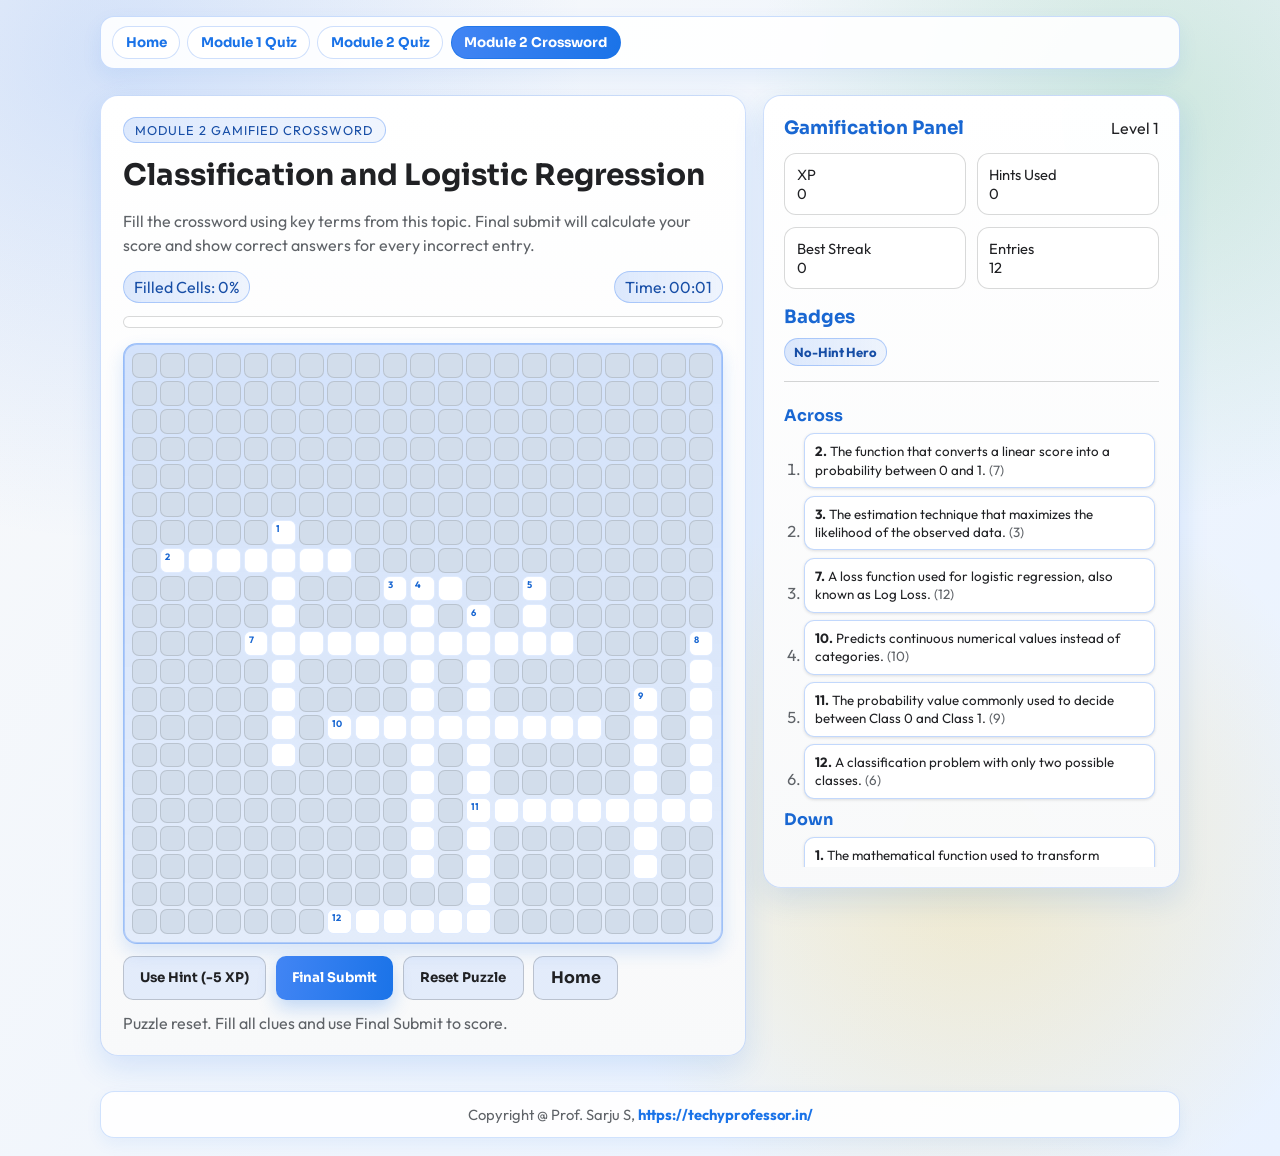
==== crossword-module2.html @ 23d650af "puzzle added" ====
<!doctype html>
<html lang="en">
  <head>
    <meta charset="UTF-8" />
    <meta name="viewport" content="width=device-width, initial-scale=1.0" />
    <title>Module 2 Crossword Challenge</title>
    <link rel="preconnect" href="https://fonts.googleapis.com" />
    <link rel="preconnect" href="https://fonts.gstatic.com" crossorigin />
    <link
      href="https://fonts.googleapis.com/css2?family=Outfit:wght@400;600;700;800&family=Sora:wght@500;700&display=swap"
      rel="stylesheet"
    />
    <link rel="stylesheet" href="style.css" />
  </head>
  <body>
    <header class="site-nav" aria-label="Primary">
      <button class="nav-toggle" type="button" aria-expanded="false" aria-controls="primaryNav">Menu</button>
      <nav id="primaryNav" class="nav-links">
        <a class="nav-link" href="index.html">Home</a>
        <a class="nav-link" href="quiz.html">Module 1 Quiz</a>
        <a class="nav-link" href="quiz-module2.html">Module 2 Quiz</a>
        <a class="nav-link" href="crossword-module2.html" aria-current="page">Module 2 Crossword</a>
      </nav>
    </header>

    <main class="quiz-shell crossword-shell">
      <section class="quiz-card crossword-card">
        <p class="tag">Module 2 Gamified Crossword</p>
        <h1>Classification and Logistic Regression</h1>
        <p class="home-copy">
          Fill the crossword using key terms from this topic. Final submit will calculate your score and show correct
          answers for every incorrect entry.
        </p>

        <div class="quiz-topbar">
          <p id="filledText" class="status-text">Filled Cells: 0%</p>
          <p id="timerText" class="status-text">Time: 00:00</p>
        </div>

        <div class="progress-track crossword-progress" role="progressbar" aria-label="Crossword completion" aria-valuemin="0" aria-valuemax="100" aria-valuenow="0">
          <div id="filledBar" class="progress-fill"></div>
        </div>

        <div id="crosswordGrid" class="crossword-grid" role="grid" aria-label="Crossword puzzle grid"></div>

        <div class="form-actions crossword-actions">
          <button id="hintBtn" class="btn reset-btn" type="button">Use Hint (-5 XP)</button>
          <button id="submitBtn" class="btn submit-btn" type="button">Final Submit</button>
          <button id="resetBtn" class="btn reset-btn" type="button">Reset Puzzle</button>
          <a class="btn home-btn" href="index.html">Home</a>
        </div>

        <p id="feedbackText" class="status-text" aria-live="polite">Tip: click a clue to jump to its first cell.</p>
      </section>

      <section class="results-card crossword-sidecard">
        <div class="results-head">
          <h2>Gamification Panel</h2>
          <p id="levelText">Level 1</p>
        </div>

        <div class="gamification-grid">
          <article>
            <p class="bar-label">XP</p>
            <p id="xpText" class="bar-value">0</p>
          </article>
          <article>
            <p class="bar-label">Hints Used</p>
            <p id="hintsText" class="bar-value">0</p>
          </article>
          <article>
            <p class="bar-label">Best Streak</p>
            <p id="bestStreakText" class="bar-value">0</p>
          </article>
          <article>
            <p class="bar-label">Entries</p>
            <p id="entryCountText" class="bar-value">0</p>
          </article>
        </div>

        <h2 class="badge-title">Badges</h2>
        <div id="badgesWrap" class="badge-wrap">
          <p class="status-text">No badges yet. Solve the puzzle to unlock them.</p>
        </div>

        <section class="crossword-clues">
          <h2>Across</h2>
          <ol id="acrossClues" class="clue-list"></ol>
          <h2>Down</h2>
          <ol id="downClues" class="clue-list"></ol>
        </section>

        <div id="resultBox" class="final-result" hidden>
          <h2>Crossword Result</h2>
          <p id="scoreLine" class="result-message"></p>
          <p id="summaryLine" class="status-text"></p>
          <h2 class="badge-title">Answer Review</h2>
          <div id="answerReview" class="submission-review"></div>
        </div>
      </section>
    </main>

    <footer class="site-footer">
      <p>
        Copyright @ Prof. Sarju S,
        <a href="https://techyprofessor.in/" target="_blank" rel="noopener noreferrer">https://techyprofessor.in/</a>
      </p>
    </footer>

    <script src="nav-menu.js"></script>
    <script src="crossword-module2.js"></script>
  </body>
</html>
---- style.css ----
:root {
  --bg-1: #f8f9fa;
  --bg-2: #eef3f8;
  --panel: rgba(255, 255, 255, 0.94);
  --panel-border: rgba(60, 64, 67, 0.16);
  --panel-soft: rgba(248, 249, 250, 0.9);
  --text: #202124;
  --muted: #5f6368;
  --yes: #34a853;
  --maybe: #fbbc05;
  --button: #4285f4;
  --button-hover: #1a73e8;
  --focus: #1a73e8;
}

* {
  box-sizing: border-box;
}

.site-nav {
  width: min(1080px, 92vw);
  margin: 1rem auto 0.55rem;
  padding: 0.55rem 0.7rem;
  border: 1px solid rgba(66, 133, 244, 0.28);
  border-radius: 14px;
  background: rgba(255, 255, 255, 0.9);
  box-shadow: 0 8px 20px rgba(26, 115, 232, 0.08);
}

.nav-toggle {
  display: none;
  border: 1px solid rgba(66, 133, 244, 0.36);
  border-radius: 10px;
  background: #ffffff;
  color: #1a73e8;
  font-family: "Sora", sans-serif;
  font-size: 0.85rem;
  font-weight: 700;
  padding: 0.45rem 0.78rem;
  cursor: pointer;
}

.nav-toggle:focus-visible {
  outline: 2px solid #1a73e8;
  outline-offset: 2px;
}

.nav-links {
  display: flex;
  gap: 0.45rem;
  flex-wrap: wrap;
}

.nav-link {
  text-decoration: none;
  padding: 0.45rem 0.78rem;
  border-radius: 999px;
  border: 1px solid rgba(66, 133, 244, 0.26);
  background: #ffffff;
  color: #1a73e8;
  font-family: "Sora", sans-serif;
  font-size: 0.84rem;
  font-weight: 700;
  transition: background-color 160ms ease, border-color 160ms ease, transform 160ms ease;
}

.nav-link:hover {
  background: rgba(66, 133, 244, 0.12);
  border-color: rgba(26, 115, 232, 0.48);
  transform: translateY(-1px);
}

.nav-link[aria-current="page"] {
  color: #ffffff;
  background: linear-gradient(100deg, #4285f4, #1a73e8);
  border-color: rgba(26, 115, 232, 0.72);
}

@media (max-width: 760px) {
  .site-nav {
    padding: 0.58rem;
  }

  .nav-toggle {
    display: inline-flex;
    align-items: center;
    justify-content: center;
    width: 100%;
    margin-bottom: 0.48rem;
  }

  .nav-links {
    display: grid;
    grid-template-columns: 1fr;
    gap: 0.35rem;
    max-height: 0;
    opacity: 0;
    overflow: hidden;
    transition: max-height 240ms ease, opacity 200ms ease;
    pointer-events: none;
  }

  .site-nav.is-open .nav-links {
    max-height: 320px;
    opacity: 1;
    pointer-events: auto;
  }

  .nav-link {
    width: 100%;
    text-align: center;
  }
}

.site-footer {
  width: min(1080px, 92vw);
  margin: 0.85rem auto 1.15rem;
  padding: 0.8rem 1rem;
  border: 1px solid rgba(66, 133, 244, 0.24);
  border-radius: 14px;
  background: rgba(255, 255, 255, 0.9);
  box-shadow: 0 6px 16px rgba(26, 115, 232, 0.07);
}

.site-footer p {
  margin: 0;
  color: #5f6368;
  text-align: center;
  font-size: 0.92rem;
}

.site-footer a {
  color: #1a73e8;
  font-weight: 700;
  text-decoration: none;
}

.site-footer a:hover {
  text-decoration: underline;
}

body {
  margin: 0;
  min-height: 100vh;
  font-family: "Outfit", sans-serif;
  color: var(--text);
  background: radial-gradient(circle at 8% 5%, rgba(66, 133, 244, 0.16) 0%, transparent 30%),
    radial-gradient(circle at 90% 10%, rgba(52, 168, 83, 0.14) 0%, transparent 26%),
    radial-gradient(circle at 76% 74%, rgba(251, 188, 5, 0.14) 0%, transparent 30%),
    linear-gradient(125deg, var(--bg-1), var(--bg-2));
  background-attachment: fixed;
}

/* Google Search-inspired theme override */
.poll-card,
.results-card,
.quiz-card,
.home-card {
  background: var(--panel);
  border-color: var(--panel-border);
  box-shadow: 0 10px 28px rgba(60, 64, 67, 0.16);
}

.tag,
.quiz-topbar .status-text,
.room-chip,
.badge-pill {
  color: #1a73e8;
  border-color: rgba(26, 115, 232, 0.24);
  background: rgba(66, 133, 244, 0.08);
}

.home-copy,
.status-text,
.review-topic,
.submission-time,
#totalCount,
.clue-item,
.clue-btn span {
  color: var(--muted);
}

.topic-card,
.quick-stats article,
.gamification-grid article,
.result-grid article,
.question-card,
.review-item,
.submission-item,
.bar-track,
.progress-track,
.clue-btn,
.cw-cell,
.student-input,
.option,
.quiz-option {
  border-color: rgba(60, 64, 67, 0.2);
  background: rgba(255, 255, 255, 0.9);
}

.review-title,
.review-line,
.submission-title,
.submission-answer,
.bar-label,
.bar-value,
.student-field,
.option span,
.clue-btn,
.cw-input {
  color: var(--text);
}

.submit-btn {
  background: var(--button);
  color: #ffffff;
}

.submit-btn:hover {
  background: var(--button-hover);
}

.reset-btn,
.home-btn {
  background: rgba(60, 64, 67, 0.1);
  color: var(--text);
}

.progress-fill {
  background: linear-gradient(90deg, #4285f4 0%, #ea4335 35%, #fbbc05 68%, #34a853 100%);
}

.yes-bar {
  background: linear-gradient(90deg, #1e8e3e, #34a853);
}

.maybe-bar {
  background: linear-gradient(90deg, #f29900, #fbbc05);
}

.result-message {
  color: #1a73e8;
}

.crossword-card,
.crossword-sidecard {
  background: linear-gradient(180deg, rgba(255, 255, 255, 0.97), rgba(248, 249, 250, 0.97));
  border-color: rgba(60, 64, 67, 0.2);
}

.crossword-grid {
  background: rgba(66, 133, 244, 0.09);
  border-color: rgba(66, 133, 244, 0.25);
  box-shadow: inset 0 0 0 1px rgba(66, 133, 244, 0.2);
}

.crossword-grid:empty::before {
  color: #5f6368;
}

.cw-cell.blocked {
  background: #dfe3e8;
}

.cw-input {
  background: rgba(255, 255, 255, 0.96);
}

.cw-number {
  color: #1a73e8;
}

.cw-input:focus {
  outline-color: #1a73e8;
  background: rgba(66, 133, 244, 0.14);
}

.cw-input.is-active {
  background: rgba(66, 133, 244, 0.12);
}

.cw-input.hinted,
.cw-cell.entry-fixed {
  background: rgba(251, 188, 5, 0.18);
}

.cw-input.is-wrong,
.quiz-option.is-wrong {
  border-color: rgba(234, 67, 53, 0.55);
  background: rgba(234, 67, 53, 0.12);
}

.quiz-option.is-correct,
.review-correct {
  border-color: rgba(52, 168, 83, 0.55);
  background: rgba(52, 168, 83, 0.12);
}

.review-incorrect {
  border-color: rgba(234, 67, 53, 0.5);
}

.review-skipped {
  border-color: rgba(251, 188, 5, 0.58);
}

.crossword-clues,
.final-result {
  border-top-color: rgba(60, 64, 67, 0.2);
}

.clue-btn:hover {
  border-color: rgba(26, 115, 232, 0.45);
  background: rgba(66, 133, 244, 0.1);
}

.clue-btn.is-active {
  border-color: rgba(52, 168, 83, 0.65);
  background: rgba(52, 168, 83, 0.14);
}

h1,
h2,
p {
  margin: 0;
}

.home-shell {
  min-height: 100vh;
  display: grid;
  place-items: center;
  padding: 1rem;
}

.home-card {
  width: min(640px, 94vw);
  background: var(--panel);
  border: 1px solid var(--panel-border);
  border-radius: 18px;
  padding: 1.35rem;
  backdrop-filter: blur(6px);
  box-shadow: 0 18px 40px rgba(0, 0, 0, 0.28);
  animation: fadeIn 260ms ease both;
}

.home-copy {
  margin-top: 0.9rem;
  color: var(--muted);
  line-height: 1.5;
}

.module-topics {
  margin-top: 1rem;
  display: grid;
  gap: 0.7rem;
}

.topic-card {
  border: 1px solid rgba(214, 239, 255, 0.2);
  background: rgba(255, 255, 255, 0.04);
  border-radius: 12px;
  padding: 0.75rem;
}

.topic-card h2 {
  font-size: 1rem;
}

.topic-card ul {
  margin: 0.55rem 0 0;
  padding-left: 1.1rem;
  color: var(--muted);
}

.topic-card li {
  margin: 0.28rem 0;
}

.home-actions {
  margin-top: 1rem;
  display: flex;
  gap: 0.65rem;
  flex-wrap: wrap;
}

.home-actions .tag {
  width: 100%;
  margin: 0 0 0.2rem;
  text-align: left;
}

.home-link {
  display: inline-block;
  text-decoration: none;
  color: #ffffff;
  background: var(--button);
  font-family: "Sora", sans-serif;
  font-weight: 700;
  border-radius: 10px;
  padding: 0.6rem 1rem;
}

.home-link:hover {
  background: var(--button-hover);
}

.poll-shell {
  width: min(980px, 92vw);
  margin: 2rem auto;
  display: grid;
  gap: 1rem;
}

.quiz-shell {
  width: min(1080px, 92vw);
  margin: 1.6rem auto 2.2rem;
  display: grid;
  gap: 1rem;
  grid-template-columns: 1.4fr 1fr;
  align-items: start;
}

.poll-card,
.results-card {
  background: var(--panel);
  border: 1px solid var(--panel-border);
  border-radius: 18px;
  padding: 1.25rem;
  backdrop-filter: blur(6px);
  box-shadow: 0 18px 40px rgba(0, 0, 0, 0.28);
}

.menti-card {
  border: 1px solid rgba(167, 223, 255, 0.3);
}

.menti-head {
  display: flex;
  justify-content: space-between;
  gap: 0.9rem;
  align-items: flex-start;
  flex-wrap: wrap;
}

.room-chip {
  font-family: "Sora", sans-serif;
  font-weight: 700;
  font-size: 0.84rem;
  letter-spacing: 0.05em;
  border-radius: 999px;
  padding: 0.45rem 0.72rem;
  color: #e9f7ff;
  background: rgba(17, 182, 255, 0.2);
  border: 1px solid rgba(167, 223, 255, 0.4);
}

.quick-stats {
  margin-top: 0.95rem;
  display: grid;
  grid-template-columns: repeat(3, minmax(0, 1fr));
  gap: 0.6rem;
}

.quick-stats article {
  border: 1px solid rgba(214, 239, 255, 0.22);
  background: rgba(255, 255, 255, 0.05);
  border-radius: 12px;
  padding: 0.7rem;
}

.quiz-card {
  background: var(--panel);
  border: 1px solid var(--panel-border);
  border-radius: 18px;
  padding: 1.35rem;
  backdrop-filter: blur(6px);
  box-shadow: 0 18px 40px rgba(0, 0, 0, 0.28);
}

.quiz-topbar {
  margin-top: 0.9rem;
  display: flex;
  justify-content: space-between;
  gap: 0.75rem;
  flex-wrap: wrap;
}

.quiz-topbar .status-text {
  margin-top: 0;
  padding: 0.32rem 0.62rem;
  border: 1px solid rgba(214, 239, 255, 0.2);
  border-radius: 999px;
  background: rgba(255, 255, 255, 0.05);
  color: #d9efff;
}

.progress-track {
  margin-top: 0.4rem;
  width: 100%;
  height: 12px;
  border-radius: 999px;
  background: rgba(255, 255, 255, 0.08);
  border: 1px solid rgba(201, 230, 251, 0.25);
  overflow: hidden;
}

.progress-fill {
  height: 100%;
  width: 0%;
  background: linear-gradient(90deg, #11b6ff, #2ee59d);
  transition: width 260ms ease;
}

.question-card {
  margin-top: 1rem;
  border: 1px solid rgba(214, 239, 255, 0.24);
  background: rgba(255, 255, 255, 0.04);
  border-radius: 14px;
  padding: 0.9rem;
}

.quiz-options {
  margin-top: 0.8rem;
  display: grid;
  gap: 0.6rem;
}

.quiz-option {
  display: flex;
  align-items: center;
  gap: 0.55rem;
  border: 1px solid rgba(214, 239, 255, 0.24);
  background: rgba(255, 255, 255, 0.05);
  border-radius: 12px;
  padding: 0.68rem 0.8rem;
  cursor: pointer;
}

.quiz-option input {
  accent-color: var(--button);
}

.quiz-option.is-wrong {
  border-color: rgba(255, 99, 99, 0.72);
  background: rgba(255, 80, 80, 0.18);
}

.quiz-option.is-correct {
  border-color: rgba(46, 229, 157, 0.72);
  background: rgba(46, 229, 157, 0.2);
}

.quiz-option.locked {
  cursor: default;
}

.gamification-card {
  align-self: start;
}

.gamification-grid {
  margin-top: 0.9rem;
  display: grid;
  grid-template-columns: repeat(2, minmax(0, 1fr));
  gap: 0.7rem;
}

.gamification-grid article {
  border: 1px solid rgba(214, 239, 255, 0.2);
  background: rgba(255, 255, 255, 0.04);
  border-radius: 12px;
  padding: 0.7rem;
}

.badge-title {
  margin-top: 1rem;
}

.badge-wrap {
  margin-top: 0.65rem;
  display: flex;
  flex-wrap: wrap;
  gap: 0.45rem;
}

.badge-pill {
  display: inline-block;
  font-size: 0.82rem;
  font-weight: 700;
  padding: 0.3rem 0.55rem;
  border-radius: 999px;
  background: rgba(24, 161, 255, 0.2);
  border: 1px solid rgba(167, 223, 255, 0.35);
  color: #dff4ff;
}

.final-result {
  margin-top: 1rem;
  border-top: 1px solid rgba(214, 239, 255, 0.2);
  padding-top: 0.9rem;
}

.submission-review {
  margin-top: 0.75rem;
  max-height: 360px;
  overflow: auto;
  display: grid;
  gap: 0.6rem;
  padding-right: 0.25rem;
}

.review-item {
  border: 1px solid rgba(214, 239, 255, 0.22);
  border-radius: 10px;
  background: rgba(255, 255, 255, 0.04);
  padding: 0.7rem;
}

.review-title {
  font-weight: 700;
  color: #f3f9ff;
}

.review-topic {
  margin-top: 0.2rem;
  color: var(--muted);
  font-size: 0.86rem;
}

.review-line {
  margin-top: 0.35rem;
  color: #e6f4ff;
  font-size: 0.9rem;
}

.review-correct {
  border-color: rgba(46, 229, 157, 0.45);
}

.review-incorrect {
  border-color: rgba(255, 129, 129, 0.5);
}

.review-skipped {
  border-color: rgba(255, 200, 87, 0.52);
}

.tag {
  display: inline-block;
  padding: 0.25rem 0.7rem;
  border-radius: 999px;
  font-size: 0.8rem;
  letter-spacing: 0.08em;
  text-transform: uppercase;
  color: #d6efff;
  border: 1px solid rgba(214, 239, 255, 0.26);
  background: rgba(255, 255, 255, 0.07);
}

h1 {
  margin-top: 0.8rem;
  line-height: 1.3;
  font-family: "Sora", sans-serif;
  font-size: clamp(1.2rem, 3.2vw, 1.85rem);
}

.poll-form {
  margin-top: 1.1rem;
  display: grid;
  gap: 0.7rem;
}

.student-field {
  font-size: 0.92rem;
  color: #e6f4ff;
}

.student-input {
  border: 1px solid rgba(214, 239, 255, 0.24);
  background: rgba(255, 255, 255, 0.06);
  color: var(--text);
  border-radius: 10px;
  padding: 0.62rem 0.7rem;
  font-family: "Outfit", sans-serif;
}

.student-input::placeholder {
  color: #98b6ca;
}

.option {
  display: flex;
  align-items: center;
  gap: 0.55rem;
  border: 1px solid rgba(214, 239, 255, 0.24);
  background: rgba(255, 255, 255, 0.05);
  border-radius: 12px;
  padding: 0.68rem 0.8rem;
  cursor: pointer;
}

.option input {
  accent-color: var(--button);
  width: 18px;
  height: 18px;
}

.option span {
  font-size: 1rem;
}

.form-actions {
  margin-top: 0.25rem;
  display: flex;
  gap: 0.6rem;
  flex-wrap: wrap;
}

.btn {
  border: 0;
  border-radius: 10px;
  padding: 0.64rem 1.02rem;
  font-weight: 700;
  font-family: "Sora", sans-serif;
  cursor: pointer;
  transition: transform 180ms ease, box-shadow 180ms ease, background-color 180ms ease;
}

.btn:hover {
  transform: translateY(-1px);
}

.btn:focus-visible {
  outline: 2px solid var(--focus);
  outline-offset: 2px;
}

.submit-btn {
  background: var(--button);
  color: #ffffff;
}

.submit-btn:hover {
  background: var(--button-hover);
}

.reset-btn {
  background: rgba(255, 255, 255, 0.13);
  color: var(--text);
}

.home-btn {
  text-decoration: none;
  display: inline-flex;
  align-items: center;
  justify-content: center;
  background: rgba(255, 255, 255, 0.13);
  color: var(--text);
}

.status-text {
  margin-top: 0.85rem;
  color: var(--muted);
}

.results-head {
  display: flex;
  justify-content: space-between;
  gap: 0.8rem;
  align-items: baseline;
  flex-wrap: wrap;
}

h2 {
  font-family: "Sora", sans-serif;
  font-size: 1.15rem;
}

#totalCount {
  color: var(--muted);
  font-size: 0.93rem;
}

.chart-wrap {
  margin-top: 1rem;
  display: grid;
  gap: 0.95rem;
}

.submission-list {
  margin-top: 0.8rem;
  max-height: 260px;
  overflow: auto;
  display: grid;
  gap: 0.55rem;
}

.submission-item {
  border: 1px solid rgba(214, 239, 255, 0.22);
  border-radius: 10px;
  background: rgba(255, 255, 255, 0.04);
  padding: 0.65rem;
}

.submission-title {
  font-weight: 700;
}

.submission-answer {
  margin-top: 0.2rem;
  color: #dff4ff;
}

.submission-time {
  margin-top: 0.2rem;
  color: var(--muted);
  font-size: 0.84rem;
}

body.presenter-mode .poll-card {
  opacity: 0.62;
}

body.presenter-mode .results-card {
  transform: scale(1.01);
  border-color: rgba(46, 229, 157, 0.45);
}

.bar-row {
  display: grid;
  grid-template-columns: 74px 1fr 86px;
  align-items: center;
  gap: 0.7rem;
}

.bar-label,
.bar-value {
  font-size: 0.92rem;
  color: #e6f4ff;
}

.bar-track {
  height: 18px;
  border-radius: 999px;
  overflow: hidden;
  border: 1px solid rgba(201, 230, 251, 0.25);
  background: rgba(255, 255, 255, 0.06);
}

.bar {
  height: 100%;
  width: 0%;
  transition: width 360ms ease;
}

.yes-bar {
  background: linear-gradient(90deg, #1fc88f, var(--yes));
}

.maybe-bar {
  background: linear-gradient(90deg, #f4b73a, var(--maybe));
}

@media (max-width: 680px) {
  .quick-stats {
    grid-template-columns: 1fr;
  }

  .bar-row {
    grid-template-columns: 56px 1fr;
  }

  .bar-value {
    grid-column: 1 / span 2;
    color: var(--muted);
    font-size: 0.86rem;
  }
}

.btn:disabled {
  opacity: 0.5;
  cursor: not-allowed;
}

.btn.primary {
  background: linear-gradient(100deg, var(--accent), var(--accent-2));
  color: #07220d;
}

.btn.ghost {
  background: transparent;
  border: 1px solid var(--line);
  color: var(--text);
}

.result-grid {
  margin-top: 1rem;
  display: grid;
  grid-template-columns: repeat(3, minmax(0, 1fr));
  gap: 0.8rem;
}

.result-grid article {
  background: rgba(255, 255, 255, 0.05);
  border: 1px solid var(--line);
  border-radius: 12px;
  padding: 0.75rem;
}

.result-message {
  font-weight: 700;
  color: #f4e6c0;
}

.crossword-shell {
  grid-template-columns: 1.55fr 1fr;
  gap: 1.1rem;
}

.crossword-card {
  position: relative;
  background: linear-gradient(180deg, rgba(8, 28, 45, 0.93), rgba(6, 20, 33, 0.9));
  border-color: rgba(167, 223, 255, 0.28);
}

.crossword-sidecard {
  background: linear-gradient(180deg, rgba(7, 22, 36, 0.93), rgba(6, 20, 32, 0.9));
  border-color: rgba(167, 223, 255, 0.25);
}

.crossword-progress {
  margin-top: 0.8rem;
}

.crossword-grid {
  margin-top: 0.95rem;
  display: grid;
  gap: 3px;
  background: rgba(157, 215, 253, 0.12);
  border: 1px solid rgba(167, 223, 255, 0.28);
  border-radius: 14px;
  padding: 0.55rem;
  box-shadow: inset 0 0 0 1px rgba(22, 65, 97, 0.45);
}

.crossword-grid:empty {
  min-height: 210px;
  place-items: center;
}

.crossword-grid:empty::before {
  content: "Preparing puzzle...";
  color: #97bfd8;
  letter-spacing: 0.03em;
}

.cw-cell {
  position: relative;
  aspect-ratio: 1 / 1;
  min-width: 0;
  border-radius: 7px;
  overflow: hidden;
  background: rgba(255, 255, 255, 0.08);
}

.cw-cell.entry-correct::after {
  content: "✓";
  position: absolute;
  top: 3px;
  right: 3px;
  width: 13px;
  height: 13px;
  border-radius: 999px;
  background: rgba(46, 229, 157, 0.95);
  color: #06321f;
  font-size: 0.6rem;
  line-height: 13px;
  text-align: center;
  font-weight: 800;
  z-index: 3;
}

.cw-cell.entry-fixed {
  box-shadow: inset 0 0 0 2px rgba(255, 200, 87, 0.72);
}

.cw-cell.blocked {
  background: rgba(3, 9, 16, 0.92);
}

.cw-number {
  position: absolute;
  top: 2px;
  left: 4px;
  font-size: 0.58rem;
  font-weight: 700;
  color: #a5d7f9;
  z-index: 2;
}

.cw-input {
  width: 100%;
  height: 100%;
  border: 0;
  background: rgba(255, 255, 255, 0.02);
  color: #f5fcff;
  font-family: "Sora", sans-serif;
  font-size: clamp(0.73rem, 1.3vw, 0.95rem);
  text-transform: uppercase;
  text-align: center;
  padding-top: 0.35rem;
  transition: background-color 160ms ease;
}

.cw-input:focus {
  outline: 2px solid rgba(127, 209, 255, 0.95);
  outline-offset: -1px;
  background: rgba(24, 161, 255, 0.15);
}

.cw-input.is-active {
  background: rgba(24, 161, 255, 0.18);
}

.cw-input.hinted {
  background: rgba(255, 200, 87, 0.25);
}

.cw-input.is-wrong {
  background: rgba(255, 99, 99, 0.22);
}

.crossword-actions {
  margin-top: 0.75rem;
}

.crossword-clues {
  margin-top: 0.95rem;
  border-top: 1px solid rgba(214, 239, 255, 0.18);
  padding-top: 0.8rem;
  max-height: 54vh;
  overflow: auto;
  padding-right: 0.25rem;
}

.crossword-clues h2 {
  margin-top: 0.65rem;
  font-size: 1rem;
}

.clue-list {
  margin: 0.45rem 0 0;
  padding-left: 1.25rem;
  display: grid;
  gap: 0.45rem;
}

.clue-item {
  color: var(--muted);
}

.clue-btn {
  width: 100%;
  text-align: left;
  border: 1px solid rgba(214, 239, 255, 0.22);
  border-radius: 10px;
  background: rgba(255, 255, 255, 0.045);
  color: #e6f4ff;
  font-family: "Outfit", sans-serif;
  line-height: 1.38;
  padding: 0.5rem 0.6rem;
  cursor: pointer;
  transition: border-color 160ms ease, background-color 160ms ease, transform 160ms ease;
}

.clue-btn:hover {
  border-color: rgba(167, 223, 255, 0.5);
  background: rgba(255, 255, 255, 0.09);
  transform: translateY(-1px);
}

.clue-btn:focus-visible {
  outline: 2px solid var(--focus);
  outline-offset: 2px;
}

.clue-btn.is-active {
  border-color: rgba(46, 229, 157, 0.75);
  background: rgba(46, 229, 157, 0.15);
}

.clue-btn span {
  color: #acd0e8;
  font-size: 0.84rem;
}

.report-actions {
  margin-top: 1rem;
  display: flex;
  gap: 0.65rem;
  justify-content: center;
  flex-wrap: wrap;
}

@keyframes fadeIn {
  from {
    opacity: 0;
    transform: translateY(8px);
  }
  to {
    opacity: 1;
    transform: translateY(0);
  }
}

@media (max-width: 820px) {
  .quiz-shell {
    grid-template-columns: 1fr;
  }

  .crossword-shell {
    grid-template-columns: 1fr;
  }

  .setup-grid {
    grid-template-columns: 1fr;
  }

  .stats-grid {
    grid-template-columns: repeat(3, minmax(0, 1fr));
  }

  .result-grid {
    grid-template-columns: repeat(2, minmax(0, 1fr));
  }
}

@media (max-width: 560px) {
  .site-nav {
    margin-top: 0.72rem;
    padding: 0.5rem;
  }

  .nav-links {
    gap: 0.35rem;
  }

  .nav-link {
    font-size: 0.78rem;
    padding: 0.4rem 0.62rem;
  }

  .site-footer {
    margin-bottom: 0.85rem;
    padding: 0.72rem 0.78rem;
  }

  .site-footer p {
    font-size: 0.85rem;
  }

  .app-shell {
    padding: 0.7rem;
  }

  .top-bar {
    align-items: flex-start;
    gap: 0.7rem;
    flex-direction: column;
  }

  .stats-grid {
    grid-template-columns: repeat(2, minmax(0, 1fr));
  }

  .result-grid {
    grid-template-columns: 1fr;
  }

  .crossword-grid {
    padding: 0.35rem;
    gap: 1px;
  }

  .crossword-clues {
    max-height: none;
  }
}

/* Final accessibility and Google-theme overrides */
body {
  color: #202124;
  background: radial-gradient(circle at 8% 5%, rgba(66, 133, 244, 0.2) 0%, transparent 30%),
    radial-gradient(circle at 90% 10%, rgba(52, 168, 83, 0.18) 0%, transparent 26%),
    radial-gradient(circle at 76% 74%, rgba(251, 188, 5, 0.2) 0%, transparent 30%),
    linear-gradient(125deg, #f8f9fa, #e9f2ff);
}

h1,
h2,
.results-head p,
.bar-label,
.bar-value,
.review-title,
.review-line,
.submission-title,
.submission-answer,
.option span,
.student-field {
  color: #202124;
}

.home-copy,
.status-text,
.review-topic,
.submission-time,
#totalCount,
.clue-item,
.clue-btn span {
  color: #5f6368;
}

.poll-card,
.results-card,
.quiz-card,
.home-card,
.crossword-card,
.crossword-sidecard {
  background: linear-gradient(180deg, rgba(255, 255, 255, 0.98), rgba(248, 249, 250, 0.98));
  border-color: rgba(66, 133, 244, 0.26);
  box-shadow: 0 12px 30px rgba(26, 115, 232, 0.14);
}

.tag,
.quiz-topbar .status-text,
.room-chip,
.badge-pill {
  color: #174ea6;
  border-color: rgba(66, 133, 244, 0.35);
  background: linear-gradient(90deg, rgba(66, 133, 244, 0.18), rgba(66, 133, 244, 0.08));
}

.topic-card,
.quick-stats article,
.gamification-grid article,
.result-grid article,
.question-card,
.review-item,
.submission-item,
.bar-track,
.progress-track,
.student-input,
.option,
.quiz-option,
.clue-btn {
  border-color: rgba(60, 64, 67, 0.2);
  background: rgba(255, 255, 255, 0.95);
}

.submit-btn {
  background: linear-gradient(100deg, #4285f4, #1a73e8);
  color: #ffffff;
  box-shadow: 0 8px 18px rgba(26, 115, 232, 0.25);
}

.submit-btn:hover {
  background: linear-gradient(100deg, #1a73e8, #1967d2);
}

.reset-btn,
.home-btn {
  background: rgba(66, 133, 244, 0.12);
  color: #202124;
}

.crossword-grid {
  background: linear-gradient(180deg, rgba(66, 133, 244, 0.22), rgba(66, 133, 244, 0.12));
  border-color: rgba(66, 133, 244, 0.42);
  box-shadow: inset 0 0 0 1px rgba(66, 133, 244, 0.3), 0 8px 18px rgba(26, 115, 232, 0.16);
}

.crossword-grid:empty::before {
  color: #5f6368;
}

.cw-cell {
  background: #ffffff;
  border: 1px solid rgba(66, 133, 244, 0.16);
}

.cw-cell.blocked {
  background: #d2ddeb;
  border-color: rgba(95, 99, 104, 0.22);
}

.cw-number {
  color: #1967d2;
}

.cw-input {
  background: rgba(255, 255, 255, 0.98);
  color: #202124;
  font-weight: 700;
}

.cw-input:focus {
  outline-color: #1a73e8;
  background: rgba(66, 133, 244, 0.28);
}

.cw-input.is-active {
  background: rgba(66, 133, 244, 0.24);
}

.cw-input.hinted {
  background: rgba(251, 188, 5, 0.28);
}

.cw-cell.entry-fixed {
  box-shadow: inset 0 0 0 2px rgba(251, 188, 5, 0.82);
}

.cw-input.is-wrong,
.quiz-option.is-wrong {
  border-color: rgba(234, 67, 53, 0.55);
  background: rgba(234, 67, 53, 0.12);
}

.quiz-option.is-correct,
.review-correct {
  border-color: rgba(52, 168, 83, 0.55);
  background: rgba(52, 168, 83, 0.12);
}

.review-incorrect {
  border-color: rgba(234, 67, 53, 0.5);
}

.review-skipped {
  border-color: rgba(251, 188, 5, 0.58);
}

.result-message {
  color: #1a73e8;
}

.crossword-clues,
.final-result {
  border-top-color: rgba(60, 64, 67, 0.22);
}

.clue-btn {
  border-color: rgba(66, 133, 244, 0.32);
  background: #ffffff;
  color: #202124;
  box-shadow: 0 1px 3px rgba(60, 64, 67, 0.16);
}

.clue-btn:hover {
  border-color: rgba(26, 115, 232, 0.62);
  background: rgba(66, 133, 244, 0.18);
}

.clue-btn.is-active {
  border-color: rgba(52, 168, 83, 0.84);
  background: rgba(52, 168, 83, 0.26);
  box-shadow: 0 0 0 1px rgba(52, 168, 83, 0.36);
}

.reset-btn,
.home-btn {
  border: 1px solid rgba(60, 64, 67, 0.24);
}

.results-card h2,
.crossword-clues h2,
.badge-title {
  color: #1967d2;
}

.progress-fill {
  background: linear-gradient(90deg, #4285f4 0%, #ea4335 35%, #fbbc05 68%, #34a853 100%);
}

.yes-bar {
  background: linear-gradient(90deg, #1e8e3e, #34a853);
}

.maybe-bar {
  background: linear-gradient(90deg, #f29900, #fbbc05);
}
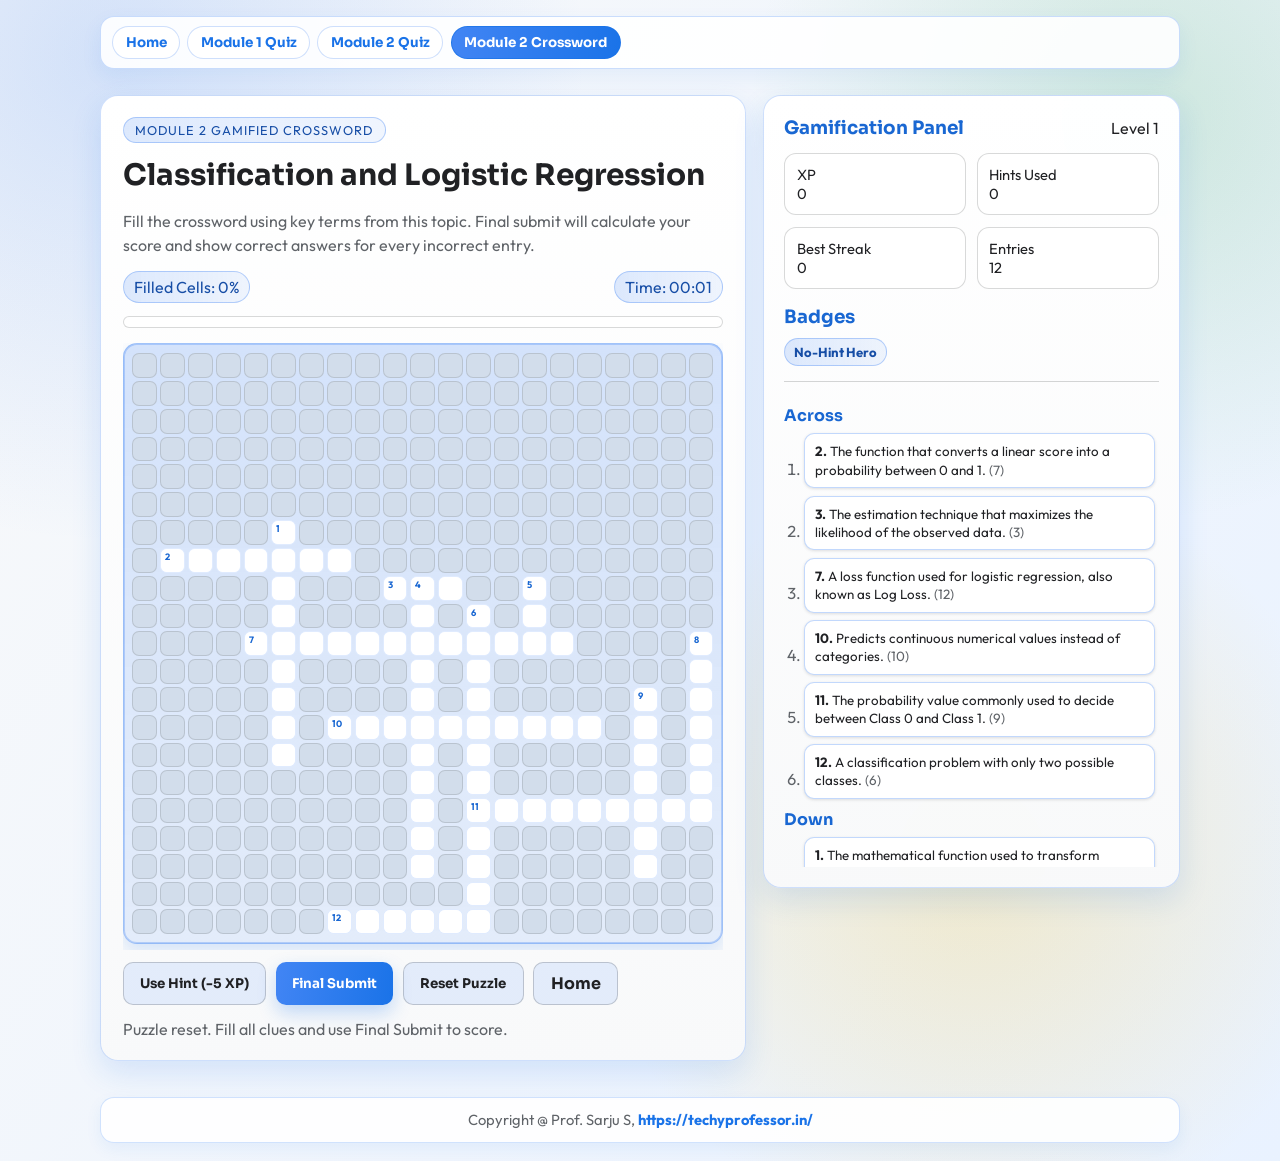
==== commit befa8980: "view updated" ====
--- a/crossword-module2.html
+++ b/crossword-module2.html
@@ -41,7 +41,9 @@
           <div id="filledBar" class="progress-fill"></div>
         </div>
 
-        <div id="crosswordGrid" class="crossword-grid" role="grid" aria-label="Crossword puzzle grid"></div>
+        <div class="crossword-grid-wrap" aria-label="Scrollable crossword area">
+          <div id="crosswordGrid" class="crossword-grid" role="grid" aria-label="Crossword puzzle grid"></div>
+        </div>
 
         <div class="form-actions crossword-actions">
           <button id="hintBtn" class="btn reset-btn" type="button">Use Hint (-5 XP)</button>
--- a/style.css
+++ b/style.css
@@ -932,8 +932,15 @@
   margin-top: 0.8rem;
 }
 
+.crossword-grid-wrap {
+  margin-top: 0.95rem;
+  overflow-x: auto;
+  overflow-y: hidden;
+  padding-bottom: 0.35rem;
+  -webkit-overflow-scrolling: touch;
+}
+
 .crossword-grid {
-  margin-top: 0.95rem;
   display: grid;
   gap: 3px;
   background: rgba(157, 215, 253, 0.12);
@@ -1177,9 +1184,15 @@
     grid-template-columns: 1fr;
   }
 
+  .crossword-grid-wrap {
+    margin-inline: -0.2rem;
+    padding-inline: 0.2rem;
+  }
+
   .crossword-grid {
+    width: max-content;
     padding: 0.35rem;
-    gap: 1px;
+    gap: 2px;
   }
 
   .crossword-clues {
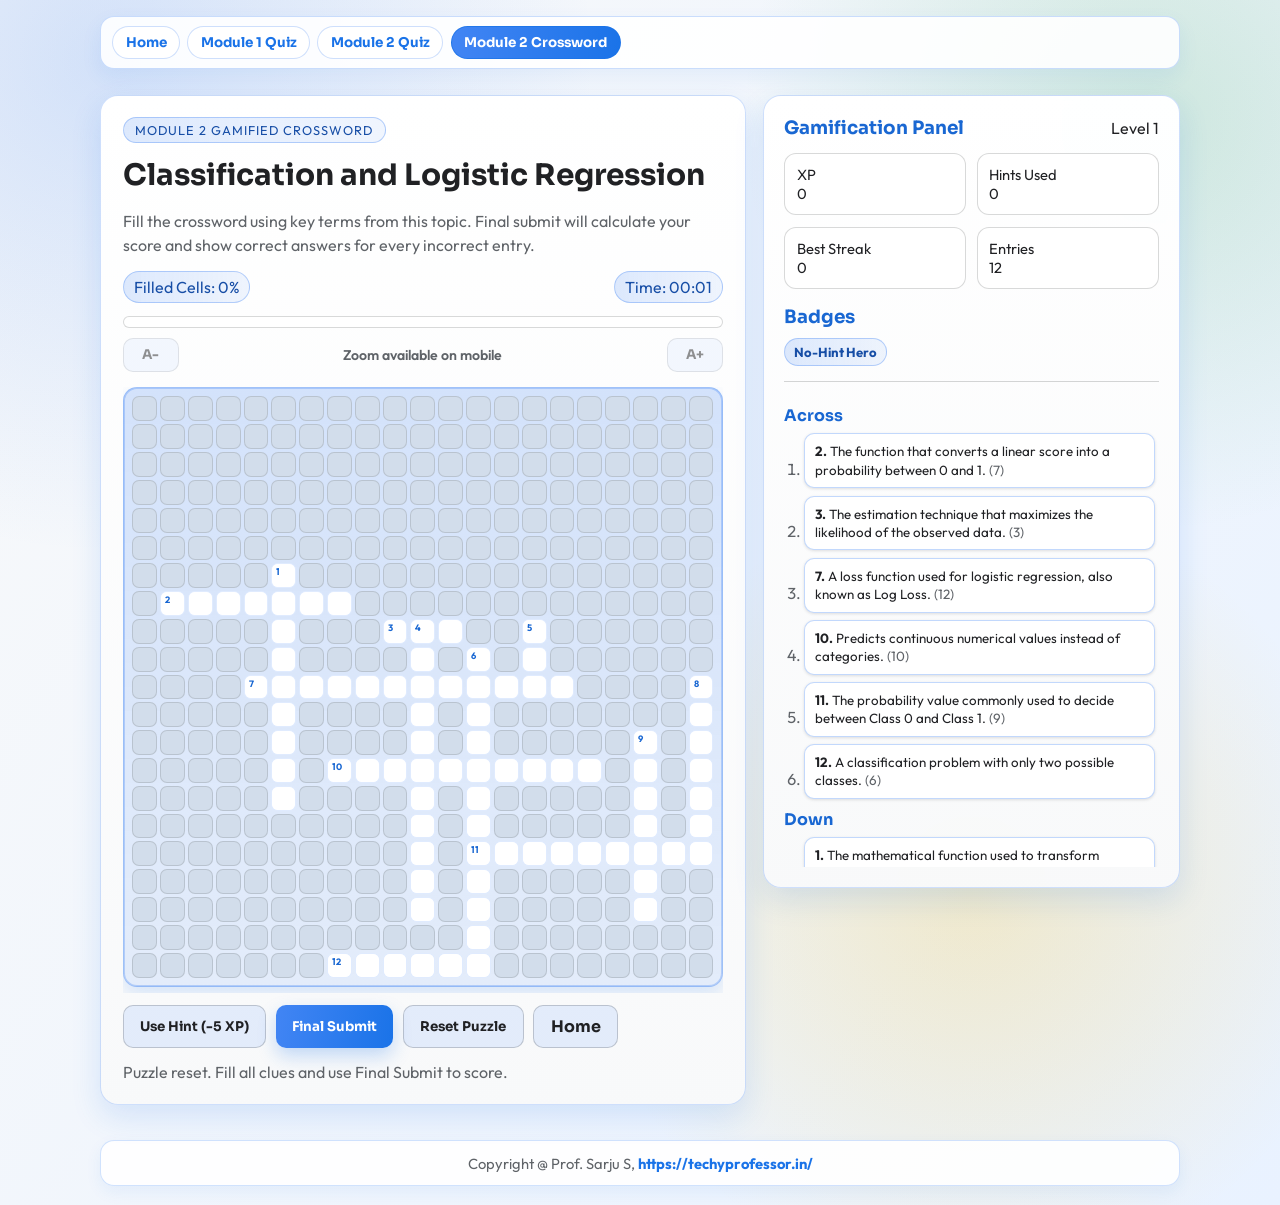
==== commit 0be0f37b: "updated view" ====
--- a/crossword-module2.html
+++ b/crossword-module2.html
@@ -39,6 +39,16 @@
 
         <div class="progress-track crossword-progress" role="progressbar" aria-label="Crossword completion" aria-valuemin="0" aria-valuemax="100" aria-valuenow="0">
           <div id="filledBar" class="progress-fill"></div>
+        </div>
+
+        <div class="crossword-zoom" aria-label="Crossword zoom controls">
+          <button id="zoomOutBtn" class="btn reset-btn zoom-btn" type="button" aria-label="Decrease puzzle cell size">
+            A-
+          </button>
+          <p id="zoomLabel" class="zoom-label">Zoom: 34px</p>
+          <button id="zoomInBtn" class="btn reset-btn zoom-btn" type="button" aria-label="Increase puzzle cell size">
+            A+
+          </button>
         </div>
 
         <div class="crossword-grid-wrap" aria-label="Scrollable crossword area">
--- a/style.css
+++ b/style.css
@@ -932,12 +932,33 @@
   margin-top: 0.8rem;
 }
 
+.crossword-zoom {
+  margin-top: 0.62rem;
+  display: flex;
+  align-items: center;
+  justify-content: space-between;
+  gap: 0.55rem;
+}
+
+.zoom-btn {
+  min-width: 56px;
+  padding: 0.45rem 0.68rem;
+}
+
+.zoom-label {
+  margin: 0;
+  color: #5f6368;
+  font-size: 0.88rem;
+  font-weight: 600;
+}
+
 .crossword-grid-wrap {
   margin-top: 0.95rem;
   overflow-x: auto;
   overflow-y: hidden;
   padding-bottom: 0.35rem;
   -webkit-overflow-scrolling: touch;
+  touch-action: pan-x;
 }
 
 .crossword-grid {
@@ -1129,6 +1150,14 @@
     grid-template-columns: 1fr;
   }
 
+  .crossword-sidecard {
+    order: 1;
+  }
+
+  .crossword-card {
+    order: 2;
+  }
+
   .setup-grid {
     grid-template-columns: 1fr;
   }
@@ -1193,6 +1222,14 @@
     width: max-content;
     padding: 0.35rem;
     gap: 2px;
+  }
+
+  .crossword-zoom {
+    margin-top: 0.56rem;
+  }
+
+  .zoom-label {
+    font-size: 0.84rem;
   }
 
   .crossword-clues {
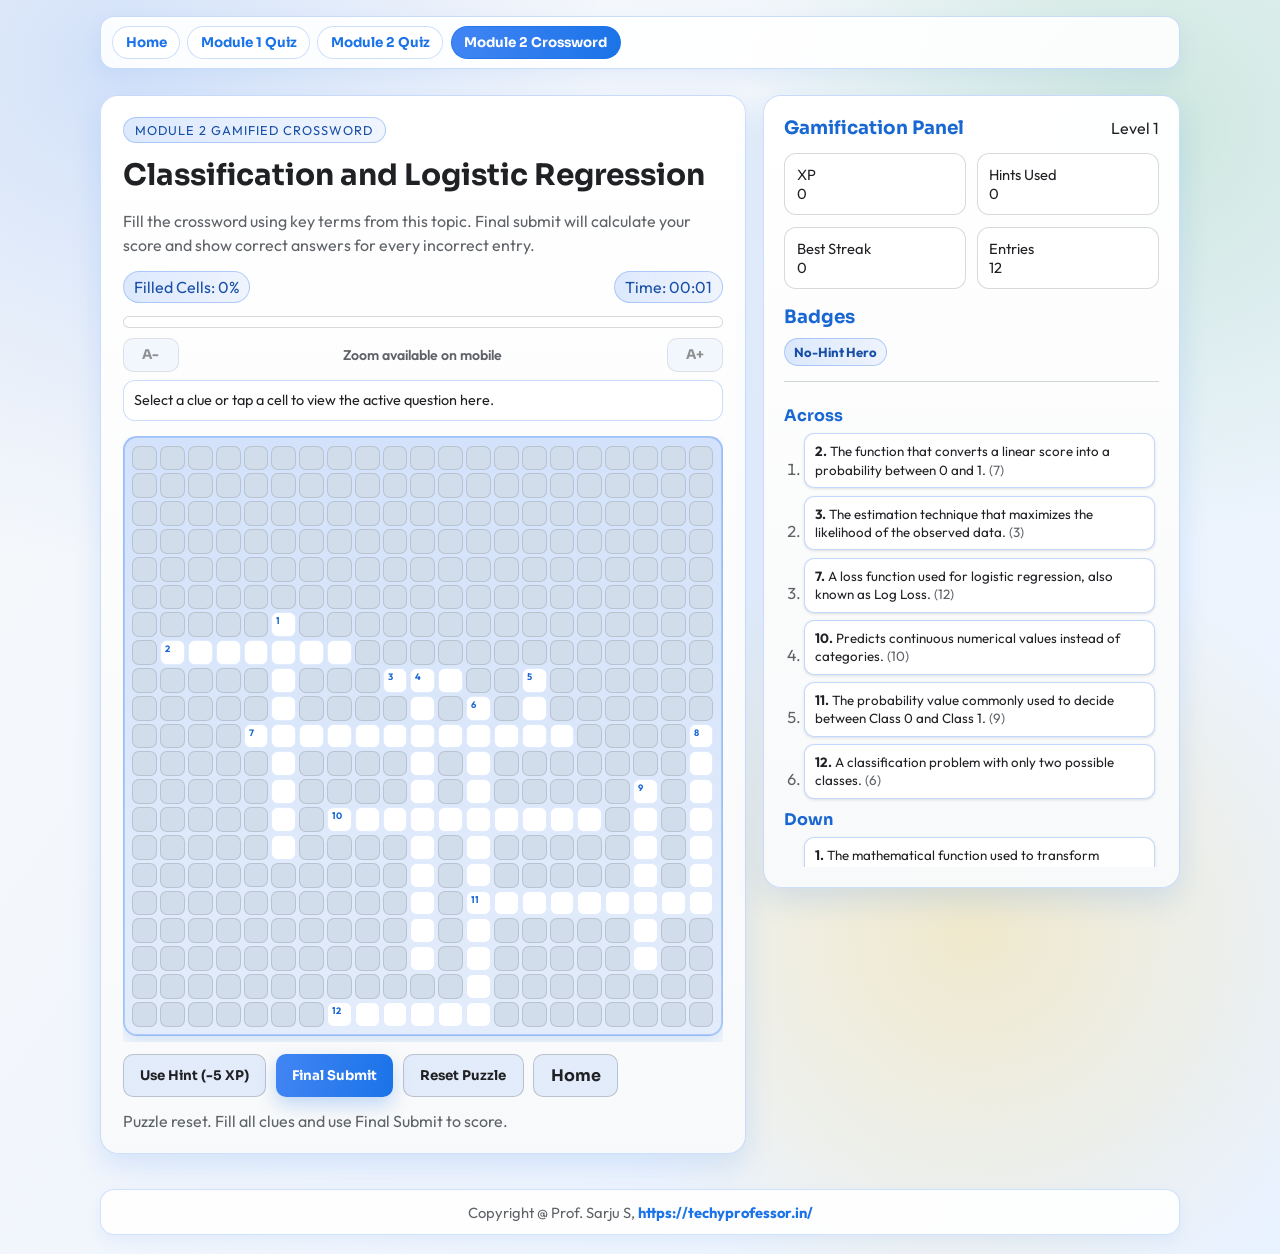
==== commit e80bb5d2: "bugfix" ====
--- a/crossword-module2.html
+++ b/crossword-module2.html
@@ -49,6 +49,10 @@
           <button id="zoomInBtn" class="btn reset-btn zoom-btn" type="button" aria-label="Increase puzzle cell size">
             A+
           </button>
+        </div>
+
+        <div class="active-clue-strip" aria-live="polite">
+          <p id="activeClueText">Select a clue or tap a cell to view the active question here.</p>
         </div>
 
         <div class="crossword-grid-wrap" aria-label="Scrollable crossword area">
--- a/style.css
+++ b/style.css
@@ -149,6 +149,7 @@
     radial-gradient(circle at 76% 74%, rgba(251, 188, 5, 0.14) 0%, transparent 30%),
     linear-gradient(125deg, var(--bg-1), var(--bg-2));
   background-attachment: fixed;
+  overflow-x: hidden;
 }
 
 /* Google Search-inspired theme override */
@@ -940,6 +941,21 @@
   gap: 0.55rem;
 }
 
+.active-clue-strip {
+  margin-top: 0.56rem;
+  border: 1px solid rgba(66, 133, 244, 0.28);
+  border-radius: 12px;
+  background: rgba(255, 255, 255, 0.94);
+  padding: 0.56rem 0.68rem;
+}
+
+.active-clue-strip p {
+  margin: 0;
+  color: #202124;
+  font-size: 0.9rem;
+  line-height: 1.4;
+}
+
 .zoom-btn {
   min-width: 56px;
   padding: 0.45rem 0.68rem;
@@ -958,7 +974,8 @@
   overflow-y: hidden;
   padding-bottom: 0.35rem;
   -webkit-overflow-scrolling: touch;
-  touch-action: pan-x;
+  touch-action: auto;
+  overscroll-behavior-x: contain;
 }
 
 .crossword-grid {
@@ -1033,7 +1050,7 @@
   background: rgba(255, 255, 255, 0.02);
   color: #f5fcff;
   font-family: "Sora", sans-serif;
-  font-size: clamp(0.73rem, 1.3vw, 0.95rem);
+  font-size: clamp(0.86rem, 1.65vw, 1.02rem);
   text-transform: uppercase;
   text-align: center;
   padding-top: 0.35rem;
@@ -1143,6 +1160,47 @@
 
 @media (max-width: 820px) {
   .quiz-shell {
+    width: min(1080px, 95vw);
+    margin-top: 0.95rem;
+  }
+
+  .quiz-card,
+  .results-card,
+  .home-card {
+    padding: 1rem;
+    border-radius: 14px;
+  }
+
+  .form-actions {
+    gap: 0.5rem;
+  }
+
+  .form-actions .btn,
+  .form-actions .home-btn,
+  .form-actions .home-link {
+    flex: 1 1 100%;
+    justify-content: center;
+    min-height: 44px;
+  }
+
+  .quiz-topbar {
+    gap: 0.5rem;
+  }
+
+  .quiz-topbar .status-text {
+    font-size: 0.84rem;
+  }
+
+  .question-card h2 {
+    font-size: 1.02rem;
+    line-height: 1.35;
+  }
+
+  .gamification-grid {
+    grid-template-columns: repeat(2, minmax(0, 1fr));
+  }
+
+  .quiz-shell {
     grid-template-columns: 1fr;
   }
 
@@ -1172,6 +1230,10 @@
 }
 
 @media (max-width: 560px) {
+  body {
+    background-attachment: scroll;
+  }
+
   .site-nav {
     margin-top: 0.72rem;
     padding: 0.5rem;
@@ -1193,6 +1255,55 @@
 
   .site-footer p {
     font-size: 0.85rem;
+  }
+
+  .home-shell,
+  .quiz-shell,
+  .poll-shell {
+    width: min(1080px, 96vw);
+  }
+
+  .quiz-card,
+  .results-card,
+  .home-card {
+    padding: 0.86rem;
+    border-radius: 12px;
+  }
+
+  h1 {
+    font-size: 1.22rem;
+  }
+
+  h2 {
+    font-size: 1rem;
+  }
+
+  .home-copy,
+  .status-text,
+  .review-line,
+  .submission-answer,
+  .clue-btn {
+    font-size: 0.9rem;
+  }
+
+  .quiz-option,
+  .option {
+    padding: 0.8rem 0.72rem;
+    min-height: 46px;
+  }
+
+  .student-input,
+  .cw-input {
+    font-size: 16px;
+  }
+
+  .crossword-actions {
+    gap: 0.5rem;
+  }
+
+  .crossword-actions .btn,
+  .crossword-actions .home-btn {
+    min-height: 46px;
   }
 
   .app-shell {
@@ -1220,7 +1331,7 @@
 
   .crossword-grid {
     width: max-content;
-    padding: 0.35rem;
+    padding: 0.4rem;
     gap: 2px;
   }
 
@@ -1230,6 +1341,15 @@
 
   .zoom-label {
     font-size: 0.84rem;
+  }
+
+  .active-clue-strip {
+    margin-top: 0.5rem;
+    padding: 0.5rem 0.58rem;
+  }
+
+  .active-clue-strip p {
+    font-size: 0.86rem;
   }
 
   .crossword-clues {
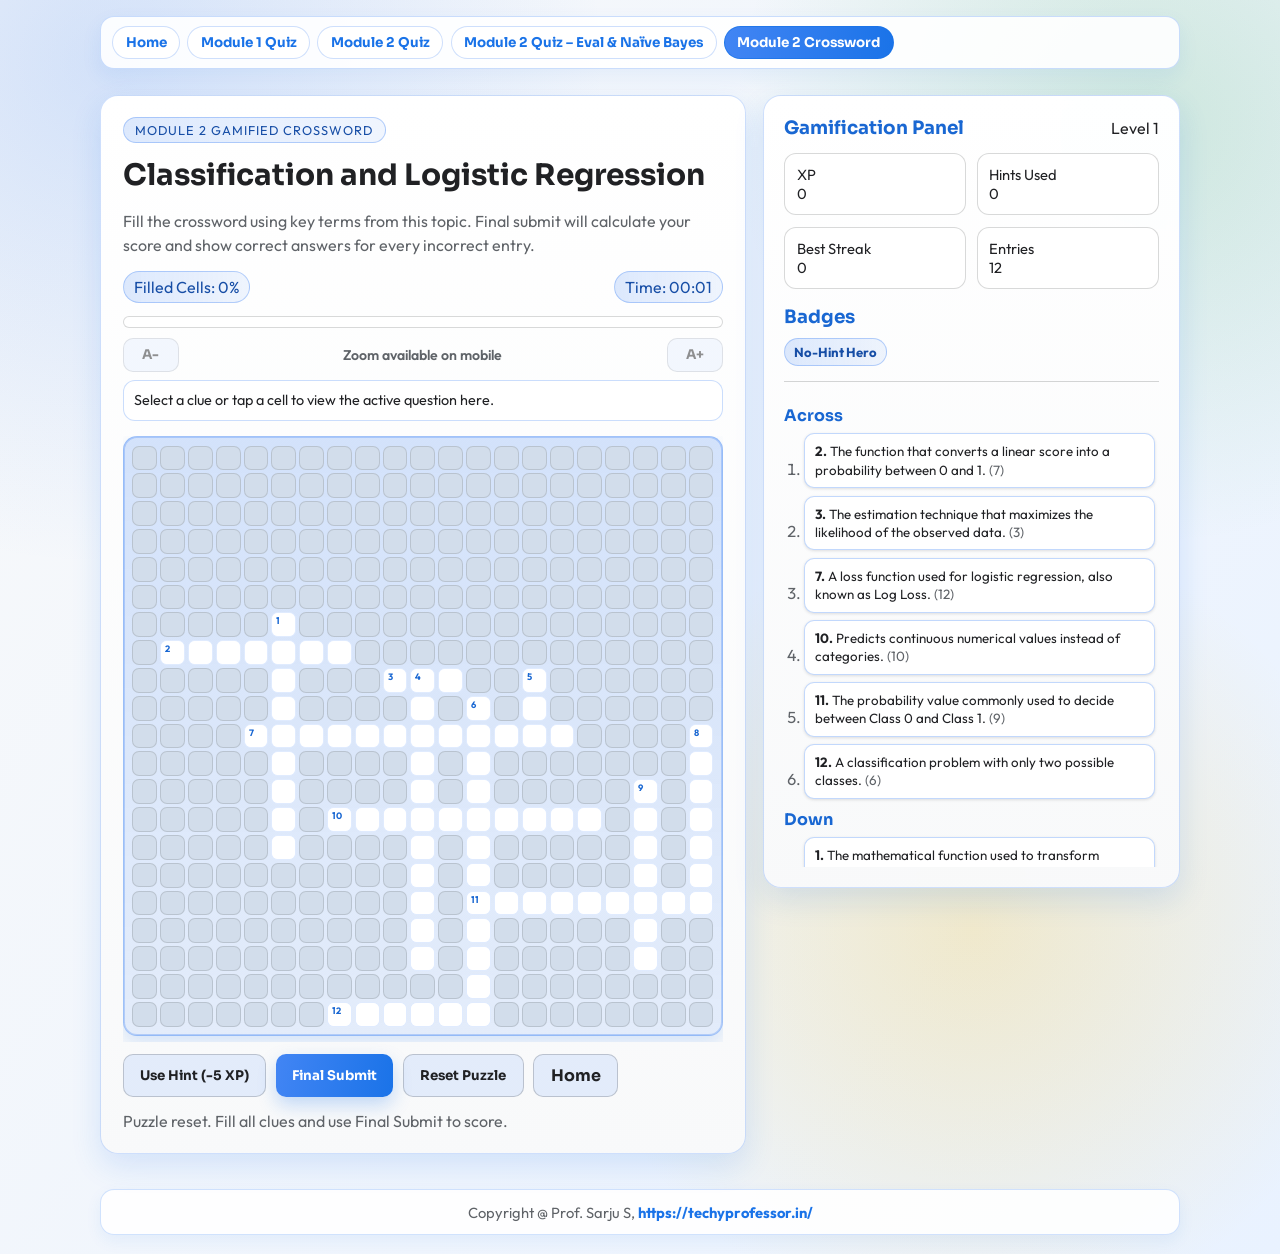
==== commit 6004aa5d: "modified" ====
--- a/crossword-module2.html
+++ b/crossword-module2.html
@@ -19,6 +19,7 @@
         <a class="nav-link" href="index.html">Home</a>
         <a class="nav-link" href="quiz.html">Module 1 Quiz</a>
         <a class="nav-link" href="quiz-module2.html">Module 2 Quiz</a>
+        <a class="nav-link" href="quiz-module2b.html">Module 2 Quiz – Eval &amp; Naïve Bayes</a>
         <a class="nav-link" href="crossword-module2.html" aria-current="page">Module 2 Crossword</a>
       </nav>
     </header>
--- a/style.css
+++ b/style.css
@@ -377,6 +377,15 @@
   margin: 0.28rem 0;
 }
 
+.module-heading {
+  grid-column: 1 / -1;
+  font-size: 1.05rem;
+  font-weight: 700;
+  color: var(--accent, #f5c842);
+  margin: 0.5rem 0 0.25rem;
+  letter-spacing: 0.02em;
+}
+
 .home-actions {
   margin-top: 1rem;
   display: flex;
